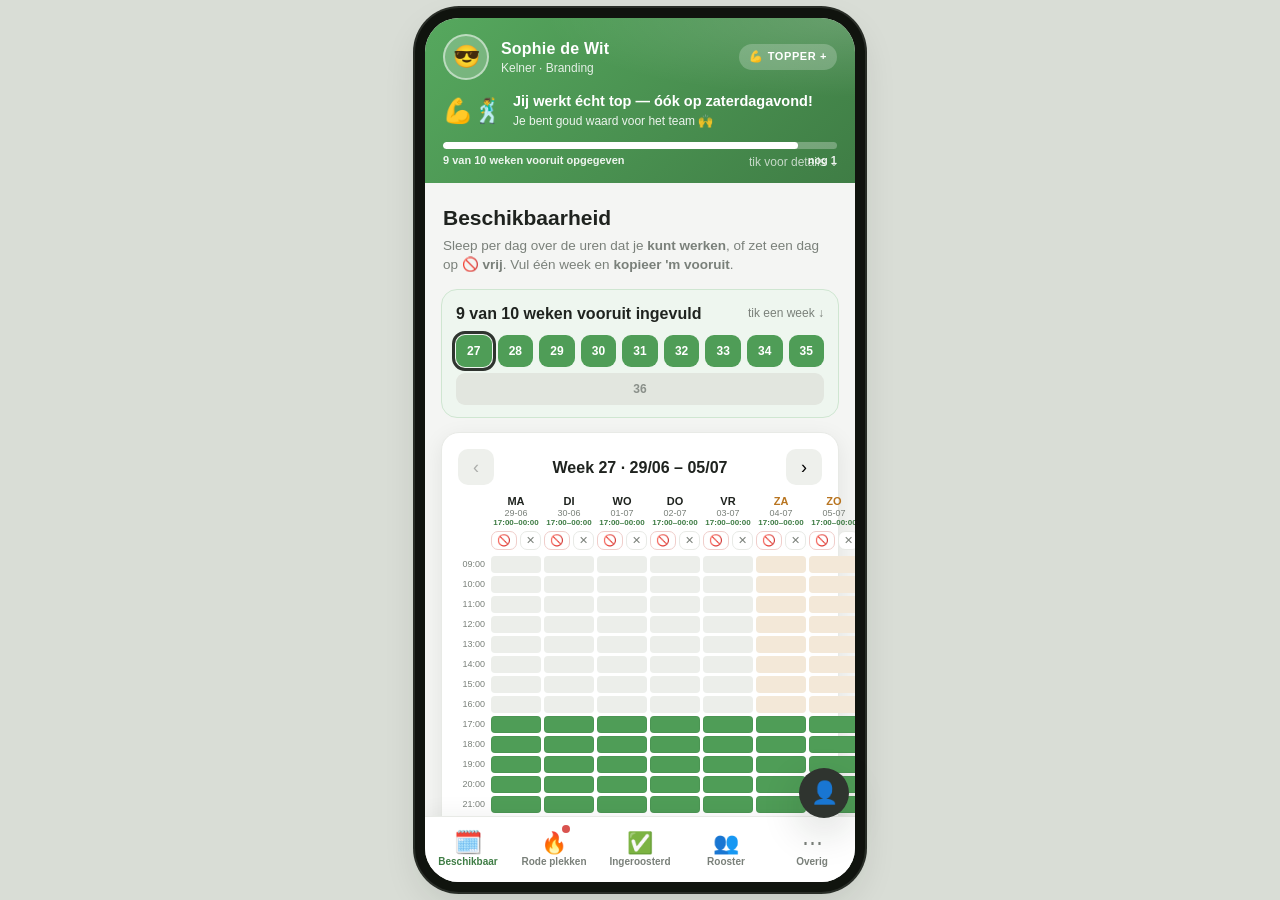
==== index.html @ 0370984a "Beschikbaarheid: snelknoppen-balk verwijderd (niet nodig) Co-Authored-By: Claude Opus 4.8 (1M contex" ====
<!DOCTYPE html>
<html lang="nl">
  <head>
    <meta charset="UTF-8" />
    <meta name="viewport" content="width=device-width, initial-scale=1.0, viewport-fit=cover" />
    <meta http-equiv="Cache-Control" content="no-cache, no-store, must-revalidate" />
    <title>Branding Staff — prototype</title>
    <link rel="stylesheet" href="./styles.css?v=4" />
  </head>
  <body>
    <!-- Telefoon-frame zodat het op desktop ook als app aanvoelt -->
    <div class="phone">
      <!-- Persistente status-balk (blijft staan op elk scherm) -->
      <header id="status-bar" class="statusbar" aria-live="polite"></header>

      <!-- Inhoud van het gekozen scherm -->
      <main id="view" class="view"></main>

      <!-- Onderbalk met de 5 hoofdkeuzes (Uber-stijl) -->
      <nav id="tabbar" class="tabbar"></nav>
    </div>

    <!-- Demo-knop: wissel van medewerker om alle statussen te zien -->
    <button id="persona-fab" class="persona-fab" title="Wissel demo-medewerker">👤</button>

    <!-- Onderschuivend paneel (voor status-details, persona-keuze, etc.) -->
    <div id="sheet-backdrop" class="sheet-backdrop hidden">
      <div id="sheet" class="sheet" role="dialog" aria-modal="true"></div>
    </div>

    <script src="./calendar.js?v=4"></script>
    <script src="./app.js?v=4"></script>
  </body>
</html>
---- styles.css ----
/* =======================================================================
   Branding Staff — prototype stylesheet
   Mobiel-first, app-gevoel (Uber-stijl onderbalk + persistente statusbalk).
   Kleuren sluiten aan op de bestaande onboarding-tool (Branding-groen).
   ======================================================================= */

:root {
  --green: #4f9d57;
  --green-dark: #3f7d45;
  --red: #d9534f;
  --blue: #4a6fa5;
  --amber: #e6a23c;
  --purple: #8e6fce;
  --gold: #d6a534;
  --slate: #6b7280;

  --bg: #f4f5f3;
  --card: #ffffff;
  --ink: #1f231f;
  --muted: #7a807a;
  --line: #e8eae6;
  --shadow: 0 6px 22px rgba(20, 30, 20, 0.08);
  --shadow-lg: 0 14px 40px rgba(20, 30, 20, 0.16);

  --tabbar-h: 66px;
  --status-h: auto;
}

* { box-sizing: border-box; -webkit-tap-highlight-color: transparent; }

html, body {
  margin: 0; height: 100%;
  font-family: -apple-system, BlinkMacSystemFont, "Segoe UI", Roboto, Helvetica, Arial, sans-serif;
  background: #d9ddd6;
  color: var(--ink);
  line-height: 1.45;
}

/* ---- Telefoon-frame (op desktop), volledig scherm op mobiel ------------ */
.phone {
  position: relative;
  width: 100%;
  max-width: 430px;
  height: 100dvh;
  margin: 0 auto;
  background: var(--bg);
  display: flex;
  flex-direction: column;
  overflow: hidden;
}
@media (min-width: 480px) {
  body { display: flex; align-items: center; justify-content: center; padding: 18px; }
  .phone {
    height: min(880px, 96dvh);
    border-radius: 34px;
    box-shadow: var(--shadow-lg), 0 0 0 10px #11140f, 0 0 0 12px #2b2f29;
  }
  .statusbar { border-radius: 24px 24px 0 0; }
}

/* ======================================================================
   Persistente statusbalk
   ====================================================================== */
.statusbar {
  flex: 0 0 auto;
  color: #fff;
  padding: 16px 18px 14px;
  cursor: pointer;
  position: relative;
  overflow: hidden;
  transition: background .45s ease;
}
.statusbar::after { /* subtiele glans */
  content: ""; position: absolute; inset: 0;
  background: radial-gradient(120% 80% at 100% 0%, rgba(255,255,255,.18), transparent 60%);
  pointer-events: none;
}
.sb-top { display: flex; align-items: center; gap: 12px; }
.sb-avatar {
  width: 46px; height: 46px; border-radius: 50%; flex: 0 0 auto;
  background: rgba(255,255,255,.22);
  display: grid; place-items: center; font-size: 22px;
  border: 2px solid rgba(255,255,255,.5);
  overflow: hidden;
}
.sb-id { flex: 1 1 auto; min-width: 0; }
.sb-name { font-weight: 800; font-size: 16px; letter-spacing: .2px; }
.sb-role { font-size: 12px; opacity: .85; }
.sb-badge {
  font-size: 11px; font-weight: 800; text-transform: uppercase; letter-spacing: .6px;
  background: rgba(255,255,255,.22); padding: 5px 10px; border-radius: 999px;
  display: inline-flex; align-items: center; gap: 5px; white-space: nowrap;
}
.sb-msg { margin-top: 11px; display: flex; align-items: center; gap: 10px; }
.sb-icons { font-size: 24px; line-height: 1; flex: 0 0 auto; }
.sb-text { font-size: 14.5px; font-weight: 700; }
.sb-sub { font-size: 12px; opacity: .9; font-weight: 500; margin-top: 1px; }
.sb-chev { position: absolute; right: 16px; bottom: 12px; opacity: .7; font-size: 12px; }

/* XP-balkje onderin de statusbalk (gamification) */
.sb-xp { margin-top: 12px; }
.sb-xp-track { height: 7px; border-radius: 999px; background: rgba(255,255,255,.28); overflow: hidden; }
.sb-xp-fill { height: 100%; border-radius: 999px; background: #fff; transition: width .6s cubic-bezier(.2,.8,.2,1); }
.sb-xp-meta { display: flex; justify-content: space-between; font-size: 11px; opacity: .9; margin-top: 4px; font-weight: 600; }

/* Status-thema's (achtergrond van de balk) */
.t-green   { background: linear-gradient(135deg, #56a85e, #3f7d45); }
.t-alert   { background: linear-gradient(135deg, #56a85e, #3f7d45); }
.t-blue    { background: linear-gradient(135deg, #5b86c4, #3d5d93); }
.t-sunrise { background: linear-gradient(135deg, #ff9d5c, #ff7e51); }
.t-purple  { background: linear-gradient(135deg, #9a78dd, #6f51b0); }
.t-gold    { background: linear-gradient(135deg, #e3bb52, #c2902a); }
.t-slate   { background: linear-gradient(135deg, #7a828d, #4b5563); }

/* Pulserende waarschuwing voor "bijna blauw" */
.sb-alertchip {
  display: inline-flex; align-items: center; gap: 5px;
  background: #ffd24d; color: #6a4b00; font-weight: 800; font-size: 11px;
  padding: 4px 9px; border-radius: 999px; margin-top: 8px;
  animation: pulse 1.4s ease-in-out infinite;
}
@keyframes pulse { 0%,100% { transform: scale(1); } 50% { transform: scale(1.06); } }

/* Live aftelklok ("over X dagen word je blauw") */
.cdbox {
  margin-top: 11px; background: rgba(0,0,0,.16); border: 1px solid rgba(255,255,255,.25);
  border-radius: 14px; padding: 10px 12px; backdrop-filter: blur(2px);
}
.cd-title { font-size: 12px; font-weight: 700; opacity: .95; margin-bottom: 7px; }
.cd-title b { color: #bfe0ff; }
.cd-segs { display: flex; gap: 7px; }
.cd-segs > span {
  flex: 1; text-align: center; background: rgba(255,255,255,.16); border-radius: 9px; padding: 6px 2px;
  font-size: 10px; text-transform: uppercase; letter-spacing: .4px; opacity: .9;
  display: flex; flex-direction: column; gap: 1px;
}
.cd-segs > span b { font-size: 19px; font-weight: 800; letter-spacing: 0; }
.cd-now { font-size: 13px; font-weight: 800; }

/* ======================================================================
   Inhoud
   ====================================================================== */
.view {
  flex: 1 1 auto;
  overflow-y: auto;
  -webkit-overflow-scrolling: touch;
  padding: 16px 16px calc(var(--tabbar-h) + 18px);
}
.view::-webkit-scrollbar { width: 0; }

.screen-title { font-size: 21px; font-weight: 800; margin: 4px 2px 2px; }
.screen-lead { color: var(--muted); font-size: 13.5px; margin: 0 2px 14px; }

.card {
  background: var(--card); border: 1px solid var(--line);
  border-radius: 18px; padding: 16px; margin-bottom: 14px; box-shadow: var(--shadow);
}
.card.flat { box-shadow: none; }
.card h3 { margin: 0 0 10px; font-size: 15px; }
.muted { color: var(--muted); }
.small { font-size: 12px; }
.center { text-align: center; }
.row { display: flex; align-items: center; gap: 10px; }
.row.between { justify-content: space-between; }
.spacer { flex: 1; }

/* Knoppen */
.btn {
  display: inline-flex; align-items: center; justify-content: center; gap: 8px;
  cursor: pointer; border: none; border-radius: 13px; padding: 13px 18px;
  font-size: 15px; font-weight: 700; text-decoration: none; color: var(--ink);
  background: #eef0ec; transition: transform .06s ease, background .15s ease;
}
.btn:active { transform: scale(.97); }
.btn-primary { background: var(--green); color: #fff; }
.btn-primary:active { background: var(--green-dark); }
.btn-block { width: 100%; }
.btn-amber { background: var(--amber); color: #fff; }
.btn-ghost { background: #fff; border: 2px solid var(--green); color: var(--green-dark); }

/* Gamification: doel/streak-balk */
.goal {
  display: flex; align-items: center; gap: 12px;
  background: linear-gradient(135deg, #fff7e8, #fff1d6);
  border: 1.5px solid #f0d79a; border-radius: 16px; padding: 12px 14px; margin-bottom: 14px;
}
.goal-emoji { font-size: 26px; }
.goal-txt { flex: 1; }
.goal-txt b { display: block; font-size: 14px; }
.goal-txt span { font-size: 12px; color: #8a6d2a; }

.progress { height: 9px; border-radius: 999px; background: #ececec; overflow: hidden; margin-top: 8px; }
.progress > i { display: block; height: 100%; background: var(--green); border-radius: 999px; transition: width .6s ease; }

/* Statistiek-tegels */
.stat-grid { display: grid; grid-template-columns: repeat(3, 1fr); gap: 10px; margin-bottom: 14px; }
.stat {
  background: var(--card); border: 1px solid var(--line); border-radius: 16px;
  padding: 13px 10px; text-align: center; box-shadow: var(--shadow);
}
.stat b { display: block; font-size: 22px; font-weight: 800; color: var(--green-dark); line-height: 1.1; }
.stat span { font-size: 11px; color: var(--muted); }

/* Badges / prestaties */
.badges { display: flex; gap: 10px; overflow-x: auto; padding: 2px 0 6px; }
.badge-chip {
  flex: 0 0 auto; width: 74px; text-align: center;
  background: var(--card); border: 1px solid var(--line); border-radius: 14px; padding: 10px 6px;
}
.badge-chip .e { font-size: 26px; }
.badge-chip .l { font-size: 10px; color: var(--muted); margin-top: 3px; line-height: 1.1; }
.badge-chip.locked { opacity: .4; filter: grayscale(1); }

/* ---- Beschikbaarheid: weekraster ---- */
.weeknav { display: flex; align-items: center; justify-content: space-between; margin-bottom: 10px; }
.weeknav .wk { font-weight: 800; }
.weeknav button { background: #eef0ec; border: none; border-radius: 10px; width: 36px; height: 36px; font-size: 18px; cursor: pointer; }
.daygrid { display: grid; grid-template-columns: repeat(7, 1fr); gap: 7px; }
.daycell {
  border: 1.5px solid var(--line); border-radius: 13px; padding: 9px 4px; text-align: center;
  background: #fafbf9; cursor: pointer; transition: all .12s ease; user-select: none;
}
.daycell .dn { font-weight: 800; font-size: 12px; }
.daycell .dd { font-size: 10px; color: var(--muted); }
.daycell .dt { font-size: 9.5px; color: var(--green-dark); font-weight: 700; min-height: 12px; margin-top: 3px; }
.daycell.on { border-color: var(--green); background: #e9f5ea; }
.daycell.wknd { background: #fbf4e8; }
.daycell.wknd.on { background: #e9f5ea; }
.daycell:active { transform: scale(.94); }

/* ---- Rode plekken (open shifts) ---- */
.shift {
  display: flex; align-items: center; gap: 13px; padding: 14px;
  border: 1px solid var(--line); border-radius: 16px; background: var(--card);
  margin-bottom: 11px; box-shadow: var(--shadow);
}
.shift .when { text-align: center; flex: 0 0 50px; }
.shift .when b { display: block; font-size: 18px; line-height: 1; }
.shift .when span { font-size: 10px; color: var(--muted); text-transform: uppercase; }
.shift .info { flex: 1; min-width: 0; }
.shift .info b { font-size: 14.5px; }
.shift .info .meta { font-size: 12px; color: var(--muted); }
.shift .bonus {
  font-size: 11px; font-weight: 800; color: #8a6d2a; background: #fff1d6;
  border-radius: 999px; padding: 3px 8px; display: inline-block; margin-top: 4px;
}
.shift .grab { flex: 0 0 auto; }
.hot-ribbon {
  display: inline-flex; align-items: center; gap: 6px; font-size: 12px; font-weight: 800;
  color: #b3261e; background: #fdecea; padding: 6px 11px; border-radius: 999px; margin-bottom: 12px;
}

/* ---- Ingeroosterd / shift-kaart ---- */
.next-shift {
  background: linear-gradient(135deg, #2f342f, #444b42); color: #fff;
  border-radius: 18px; padding: 18px; margin-bottom: 14px; box-shadow: var(--shadow);
}
.next-shift .lbl { font-size: 12px; opacity: .8; text-transform: uppercase; letter-spacing: .6px; }
.next-shift .big { font-size: 26px; font-weight: 800; margin: 4px 0; }
.next-shift .cd { font-size: 13px; opacity: .9; }
.timeline { position: relative; padding-left: 22px; }
.timeline::before { content: ""; position: absolute; left: 6px; top: 6px; bottom: 6px; width: 2px; background: var(--line); }
.tl-item { position: relative; padding: 8px 0 8px 4px; }
.tl-item::before { content: ""; position: absolute; left: -19px; top: 13px; width: 11px; height: 11px; border-radius: 50%; background: var(--green); border: 2px solid #fff; box-shadow: 0 0 0 1px var(--line); }
.tl-item.dim::before { background: #cdd2cb; }
.tl-item .d { font-weight: 700; font-size: 14px; }
.tl-item .t { font-size: 12.5px; color: var(--muted); }

/* ---- Rooster (teamlijst zoals huidige app) ---- */
.roster-row { display: flex; align-items: center; gap: 11px; padding: 11px 4px; border-bottom: 1px solid var(--line); }
.roster-row .time { flex: 0 0 50px; text-align: center; }
.roster-row .time b { display: block; font-size: 13px; }
.roster-row .time span { font-size: 10px; color: var(--muted); }
.roster-row .ava { width: 38px; height: 38px; border-radius: 50%; background: #dfe3dc; display: grid; place-items: center; font-size: 16px; flex: 0 0 auto; }
.roster-row .nm { flex: 1; min-width: 0; }
.roster-row .nm b { font-size: 14px; }
.roster-row .nm b.green { color: var(--green-dark); }
.roster-row .nm b.blue { color: var(--blue); }
.roster-row .nm .fn { font-size: 12px; color: var(--muted); }
.roster-row .ic { font-size: 15px; }
.daystrip { display: flex; gap: 6px; margin-bottom: 12px; }
.daystrip .d {
  flex: 1; text-align: center; padding: 8px 2px; border-radius: 12px; background: #eef0ec;
  font-size: 12px; cursor: pointer;
}
.daystrip .d b { display: block; font-size: 15px; }
.daystrip .d.on { background: var(--green); color: #fff; }

/* ---- Overig: menu-lijst ---- */
.menu-list { background: var(--card); border: 1px solid var(--line); border-radius: 16px; overflow: hidden; box-shadow: var(--shadow); }
.menu-item { display: flex; align-items: center; gap: 13px; padding: 15px 16px; border-bottom: 1px solid var(--line); cursor: pointer; }
.menu-item:last-child { border-bottom: none; }
.menu-item:active { background: #f3f5f1; }
.menu-item .mi-ic { font-size: 19px; width: 24px; text-align: center; }
.menu-item .mi-l { flex: 1; font-weight: 600; font-size: 15px; }
.menu-item .mi-badge { background: var(--red); color: #fff; font-size: 11px; font-weight: 800; border-radius: 999px; padding: 1px 8px; }
.menu-item .mi-chev { color: #c2c7c0; font-size: 18px; }

/* ======================================================================
   Onderbalk (tabbar)
   ====================================================================== */
.tabbar {
  flex: 0 0 auto; height: var(--tabbar-h);
  display: grid; grid-template-columns: repeat(5, 1fr);
  background: #ffffff; border-top: 1px solid var(--line);
  padding-bottom: env(safe-area-inset-bottom);
  box-shadow: 0 -4px 20px rgba(20,30,20,.05);
}
.tab {
  display: flex; flex-direction: column; align-items: center; justify-content: center; gap: 3px;
  border: none; background: none; cursor: pointer; color: var(--muted); position: relative;
}
.tab .ti { font-size: 21px; line-height: 1; transition: transform .15s ease; }
.tab .tl { font-size: 10px; font-weight: 700; }
.tab.on { color: var(--green-dark); }
.tab.on .ti { transform: translateY(-1px) scale(1.08); }
.tab .dot { position: absolute; top: 8px; right: 50%; margin-right: -16px; width: 8px; height: 8px; border-radius: 50%; background: var(--red); }

/* ======================================================================
   Onderschuivend paneel (sheet)
   ====================================================================== */
.sheet-backdrop {
  position: fixed; inset: 0; background: rgba(20,25,20,.45);
  display: flex; align-items: flex-end; justify-content: center; z-index: 50;
}
@media (min-width: 480px) { .sheet-backdrop { align-items: center; } }
.sheet {
  width: 100%; max-width: 430px; background: var(--card);
  border-radius: 22px 22px 0 0; padding: 18px 18px calc(18px + env(safe-area-inset-bottom));
  max-height: 85dvh; overflow-y: auto; box-shadow: var(--shadow-lg);
  animation: slideup .28s cubic-bezier(.2,.8,.2,1);
}
@media (min-width: 480px) { .sheet { border-radius: 22px; } }
@keyframes slideup { from { transform: translateY(40px); opacity: .6; } to { transform: translateY(0); opacity: 1; } }
.sheet-handle { width: 42px; height: 5px; border-radius: 999px; background: #d8dcd6; margin: 0 auto 14px; }
.sheet h2 { margin: 0 0 4px; font-size: 19px; }
.sheet .sub { color: var(--muted); font-size: 13px; margin: 0 0 14px; }

.persona-row { display: flex; align-items: center; gap: 12px; padding: 12px; border: 1px solid var(--line); border-radius: 14px; margin-bottom: 9px; cursor: pointer; }
.persona-row:active { background: #f3f5f1; }
.persona-dot { width: 40px; height: 40px; border-radius: 50%; display: grid; place-items: center; font-size: 18px; color: #fff; flex: 0 0 auto; }
.persona-row .pn { flex: 1; }
.persona-row .pn b { font-size: 14.5px; }
.persona-row .pn span { font-size: 12px; color: var(--muted); }
.persona-row.active { border-color: var(--green); background: #eef6ef; }

/* Demo-knop rechtsonder */
.persona-fab {
  position: fixed; right: 14px; bottom: calc(var(--tabbar-h) + 16px); z-index: 40;
  width: 50px; height: 50px; border-radius: 50%; border: none; cursor: pointer;
  background: #2f342f; color: #fff; font-size: 22px; box-shadow: var(--shadow-lg);
}
@media (min-width: 480px) {
  .persona-fab { right: calc(50% - 215px + 6px); }
}

.hidden { display: none !important; }

/* Toast / feedback */
.toast {
  position: fixed; left: 50%; bottom: calc(var(--tabbar-h) + 24px); transform: translateX(-50%);
  background: #2f342f; color: #fff; padding: 11px 18px; border-radius: 999px; font-size: 14px;
  font-weight: 700; box-shadow: var(--shadow-lg); z-index: 60; animation: toastin .25s ease;
}
@keyframes toastin { from { transform: translate(-50%, 12px); opacity: 0; } to { transform: translate(-50%, 0); opacity: 1; } }

.demo-tag { text-align: center; color: #aab0a8; font-size: 11px; margin: 10px 0 0; }

/* "Waarom deze status" in de detail-sheet */
.hint-why { background: #eef4fb; border-left: 4px solid var(--blue); color: #33506f; padding: 10px 13px; border-radius: 8px; margin: 0 0 12px; font-size: 13px; }

/* ====== Beschikbaarheid: weken-overzicht + snelknoppen ====== */
.weken-goal { background: #eef6ef; border: 1.5px solid #cfe6d1; border-radius: 16px; padding: 12px 14px; margin-bottom: 14px; }
.wkpills { display: flex; gap: 6px; margin-top: 10px; flex-wrap: wrap; }
.wkpill {
  flex: 1 1 0; min-width: 34px; border: none; cursor: pointer; border-radius: 9px;
  padding: 9px 0; font-size: 12px; font-weight: 800; background: #e2e6df; color: #8a908a;
}
.wkpill.has { background: var(--green); color: #fff; }
.wkpill.cur { outline: 3px solid #2f342f; outline-offset: 1px; }

.quick { display: flex; flex-wrap: wrap; gap: 7px; margin: 4px 0 12px; }
.qbtn { border: 1.5px solid var(--line); background: #fff; border-radius: 999px; padding: 8px 12px; font-size: 12.5px; font-weight: 700; cursor: pointer; }
.qbtn.a { border-color: #bfe0c2; color: var(--green-dark); }
.qbtn.v { border-color: #f1c9c7; color: #b3261e; }
.qbtn.x { color: var(--muted); }
.qbtn:active { transform: scale(.95); }

.legenda { display: flex; justify-content: center; gap: 18px; margin-top: 12px; font-size: 12px; color: var(--muted); }
.legenda i.lg { display: inline-block; width: 12px; height: 12px; border-radius: 3px; vertical-align: -1px; margin-right: 4px; }
.legenda i.lg.a { background: var(--green); }
.legenda i.lg.v { background: #e8a59f; }

.btn-copy { background: var(--green); color: #fff; }

/* Kopieer-lijst in de sheet */
.copy-list { display: flex; flex-direction: column; gap: 8px; margin: 6px 0 4px; }
.copy-row { display: flex; align-items: center; gap: 11px; padding: 11px 13px; border: 1px solid var(--line); border-radius: 11px; background: #fafbf9; cursor: pointer; }
.copy-row input { width: 20px; height: 20px; accent-color: var(--green); }

/* ====== Sleep-kalender (time grid) — overgenomen uit onboarding-tool ====== */
#tg-grid.tg {
  display: grid; grid-template-columns: 30px repeat(7, 1fr); gap: 3px;
  user-select: none; -webkit-user-select: none; touch-action: none; margin: 2px 0 4px;
}
.tg-day { position: relative; text-align: center; font-size: 11px; line-height: 1.15; padding-bottom: 3px; }
.tg-day .dn { font-weight: 800; display: block; }
.tg-day .dd { color: var(--muted); font-size: 9px; display: block; }
.tg-day .rng { display: block; font-size: 8px; color: var(--green-dark); font-weight: 800; min-height: 11px; }
.tg-day.isoff .rng { color: #b3261e; }
.tg-day.tg-wknd .dn { color: #b8741f; }
.tg-acts { display: flex; justify-content: center; gap: 3px; margin-top: 2px; }
.tg-off, .tg-clear { border: 1px solid var(--line); background: #fff; cursor: pointer; font-size: 11px; line-height: 1; padding: 3px 5px; border-radius: 7px; }
.tg-off { border-color: #f0cecb; }
.tg-off:active, .tg-clear:active { transform: scale(.9); }
.tg-day.isoff .tg-off { background: #e8a59f; border-color: #e8a59f; }
.tg-clear { color: var(--muted); }
.tg-time { font-size: 9px; color: var(--muted); text-align: right; padding-right: 3px; align-self: center; }
.tg-cell { height: 17px; background: #eceeea; border-radius: 4px; cursor: pointer; }
.tg-cell.tg-wknd { background: #f3e8d8; }
.tg-cell.on { background: var(--green); box-shadow: inset 0 0 0 1px rgba(0,0,0,.05); }
.tg-cell.off { background: repeating-linear-gradient(45deg, #f3c9c5, #f3c9c5 4px, #ecbcb7 4px, #ecbcb7 8px); }

/* ====== Familie & Toppers ====== */
.lb-hero {
  display: flex; align-items: center; justify-content: space-between;
  background: linear-gradient(135deg, #2f342f, #46503f); color: #fff;
  border-radius: 18px; padding: 16px 18px; margin-bottom: 14px; box-shadow: var(--shadow);
}
.lb { display: flex; flex-direction: column; }
.lb-row { display: flex; align-items: center; gap: 11px; padding: 9px 6px; border-radius: 11px; }
.lb-row.you { background: #eef6ef; }
.lb-rank { width: 26px; text-align: center; font-weight: 800; font-size: 15px; }
.lb-ic { font-size: 16px; width: 30px; text-align: center; }
.lb-nm { flex: 1; font-weight: 600; font-size: 14px; }
.lb-tag { font-size: 10px; font-weight: 800; color: #fff; background: var(--green); border-radius: 999px; padding: 1px 7px; margin-left: 4px; }
.lb-pt { font-weight: 800; color: var(--green-dark); font-size: 14px; }

.fam-chips { display: flex; flex-wrap: wrap; gap: 8px; }
.fam-chip { display: inline-flex; align-items: center; gap: 6px; background: #f3f5f1; border-radius: 999px; padding: 6px 12px; font-size: 13px; font-weight: 600; }
.fam-chip .e { font-size: 15px; }

.fam-newbee { border: 1px solid #ffd5b0; background: #fff; border-radius: 14px; padding: 12px 14px; margin-bottom: 10px; }
.fam-newbee:last-child { margin-bottom: 0; }

.green-names { display: flex; flex-wrap: wrap; gap: 8px; }
.green-name { font-size: 13px; font-weight: 600; color: var(--green-dark); background: #e9f5ea; border-radius: 999px; padding: 6px 12px; }
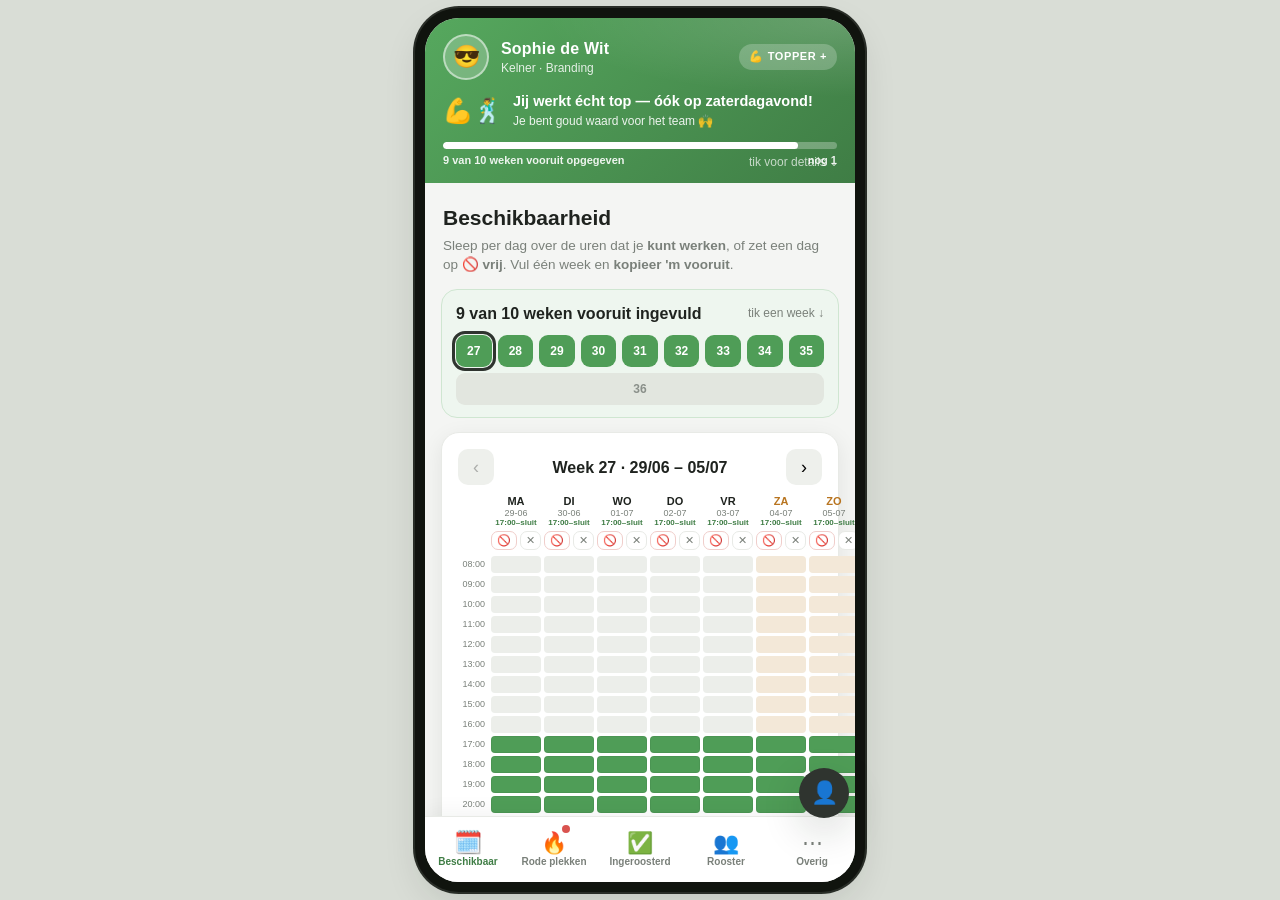
==== commit a5e919ac: "Kalender: start om 08:00; laatste blok na 23:00 heet "sluit" i.p.v. 00:00 Co-Authored-By: Claude Opu" ====
--- a/index.html
+++ b/index.html
@@ -5,7 +5,7 @@
     <meta name="viewport" content="width=device-width, initial-scale=1.0, viewport-fit=cover" />
     <meta http-equiv="Cache-Control" content="no-cache, no-store, must-revalidate" />
     <title>Branding Staff — prototype</title>
-    <link rel="stylesheet" href="./styles.css?v=4" />
+    <link rel="stylesheet" href="./styles.css?v=5" />
   </head>
   <body>
     <!-- Telefoon-frame zodat het op desktop ook als app aanvoelt -->
@@ -28,7 +28,7 @@
       <div id="sheet" class="sheet" role="dialog" aria-modal="true"></div>
     </div>
 
-    <script src="./calendar.js?v=4"></script>
-    <script src="./app.js?v=4"></script>
+    <script src="./calendar.js?v=5"></script>
+    <script src="./app.js?v=5"></script>
   </body>
 </html>
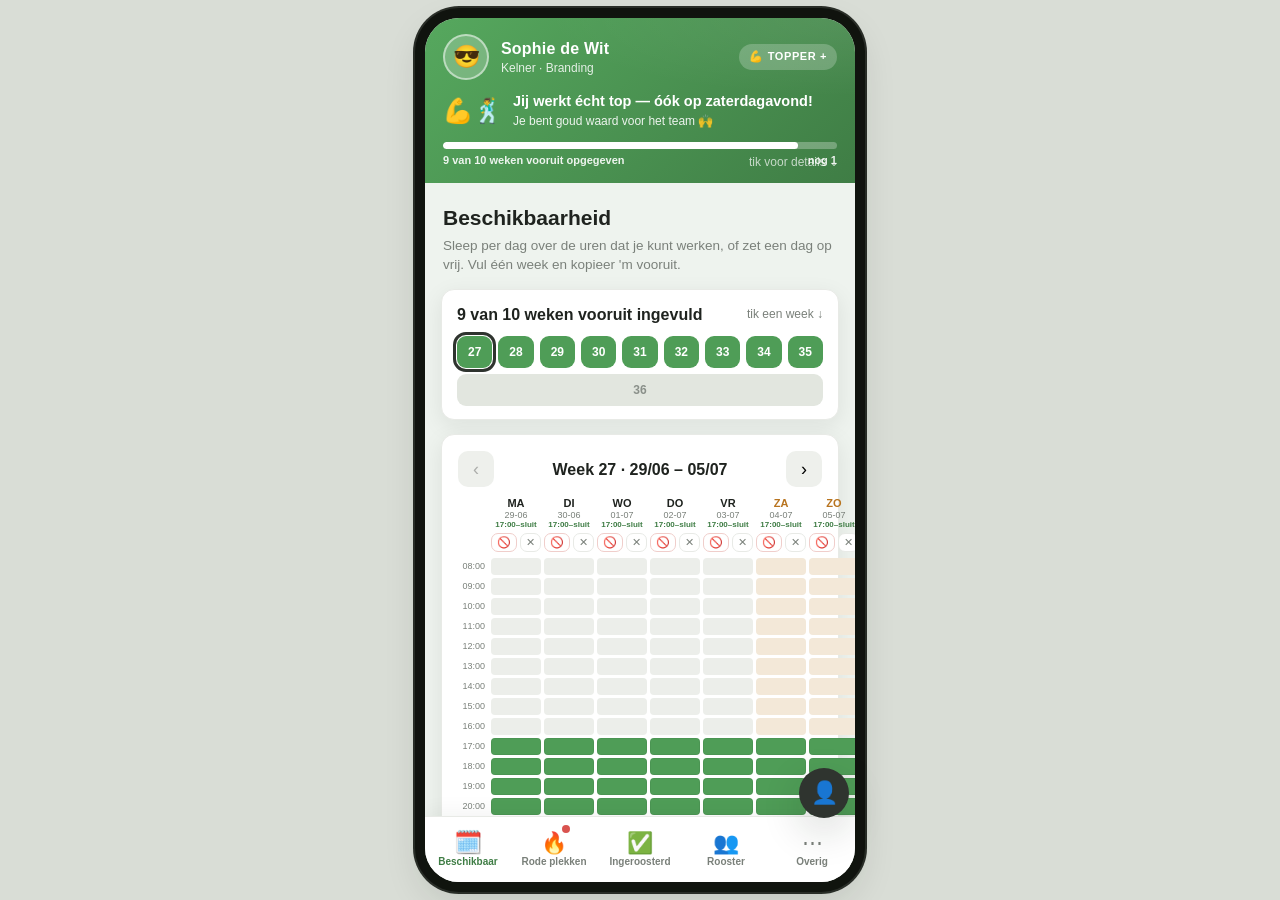
==== commit e2f1dd6c: "Blauwe achtergrond per status, push bij inloggen, begeleiding 4-weken-doel; rustiger vormgeving - Ap" ====
--- a/index.html
+++ b/index.html
@@ -5,7 +5,7 @@
     <meta name="viewport" content="width=device-width, initial-scale=1.0, viewport-fit=cover" />
     <meta http-equiv="Cache-Control" content="no-cache, no-store, must-revalidate" />
     <title>Branding Staff — prototype</title>
-    <link rel="stylesheet" href="./styles.css?v=5" />
+    <link rel="stylesheet" href="./styles.css?v=6" />
   </head>
   <body>
     <!-- Telefoon-frame zodat het op desktop ook als app aanvoelt -->
@@ -28,7 +28,7 @@
       <div id="sheet" class="sheet" role="dialog" aria-modal="true"></div>
     </div>
 
-    <script src="./calendar.js?v=5"></script>
-    <script src="./app.js?v=5"></script>
+    <script src="./calendar.js?v=6"></script>
+    <script src="./app.js?v=6"></script>
   </body>
 </html>
--- a/styles.css
+++ b/styles.css
@@ -70,9 +70,9 @@
   overflow: hidden;
   transition: background .45s ease;
 }
-.statusbar::after { /* subtiele glans */
+.statusbar::after { /* heel subtiele glans */
   content: ""; position: absolute; inset: 0;
-  background: radial-gradient(120% 80% at 100% 0%, rgba(255,255,255,.18), transparent 60%);
+  background: radial-gradient(120% 80% at 100% 0%, rgba(255,255,255,.08), transparent 60%);
   pointer-events: none;
 }
 .sb-top { display: flex; align-items: center; gap: 12px; }
@@ -153,7 +153,7 @@
 
 .card {
   background: var(--card); border: 1px solid var(--line);
-  border-radius: 18px; padding: 16px; margin-bottom: 14px; box-shadow: var(--shadow);
+  border-radius: 13px; padding: 16px; margin-bottom: 14px; box-shadow: var(--shadow);
 }
 .card.flat { box-shadow: none; }
 .card h3 { margin: 0 0 10px; font-size: 15px; }
@@ -167,8 +167,8 @@
 /* Knoppen */
 .btn {
   display: inline-flex; align-items: center; justify-content: center; gap: 8px;
-  cursor: pointer; border: none; border-radius: 13px; padding: 13px 18px;
-  font-size: 15px; font-weight: 700; text-decoration: none; color: var(--ink);
+  cursor: pointer; border: none; border-radius: 10px; padding: 13px 18px;
+  font-size: 15px; font-weight: 600; text-decoration: none; color: var(--ink);
   background: #eef0ec; transition: transform .06s ease, background .15s ease;
 }
 .btn:active { transform: scale(.97); }
@@ -181,8 +181,8 @@
 /* Gamification: doel/streak-balk */
 .goal {
   display: flex; align-items: center; gap: 12px;
-  background: linear-gradient(135deg, #fff7e8, #fff1d6);
-  border: 1.5px solid #f0d79a; border-radius: 16px; padding: 12px 14px; margin-bottom: 14px;
+  background: #fafbf9;
+  border: 1px solid var(--line); border-left: 4px solid var(--green); border-radius: 12px; padding: 12px 14px; margin-bottom: 14px;
 }
 .goal-emoji { font-size: 26px; }
 .goal-txt { flex: 1; }
@@ -370,7 +370,7 @@
 .hint-why { background: #eef4fb; border-left: 4px solid var(--blue); color: #33506f; padding: 10px 13px; border-radius: 8px; margin: 0 0 12px; font-size: 13px; }
 
 /* ====== Beschikbaarheid: weken-overzicht + snelknoppen ====== */
-.weken-goal { background: #eef6ef; border: 1.5px solid #cfe6d1; border-radius: 16px; padding: 12px 14px; margin-bottom: 14px; }
+.weken-goal { background: #fff; border: 1px solid var(--line); border-radius: 13px; padding: 13px 15px; margin-bottom: 14px; box-shadow: var(--shadow); }
 .wkpills { display: flex; gap: 6px; margin-top: 10px; flex-wrap: wrap; }
 .wkpill {
   flex: 1 1 0; min-width: 34px; border: none; cursor: pointer; border-radius: 9px;
@@ -445,3 +445,40 @@
 
 .green-names { display: flex; flex-wrap: wrap; gap: 8px; }
 .green-name { font-size: 13px; font-weight: 600; color: var(--green-dark); background: #e9f5ea; border-radius: 999px; padding: 6px 12px; }
+
+/* ====== Achtergrond kleurt mee met de status ====== */
+.phone.bg-green, .phone.bg-alert { background: #eef3ee; }
+.phone.bg-blue   { background: #e3ebf6; }   /* duidelijk blauw voor wie blauw is */
+.phone.bg-sunrise{ background: #fbf1e9; }
+.phone.bg-purple { background: #eee9f7; }
+.phone.bg-gold   { background: #f6f1e3; }
+.phone.bg-slate  { background: #eceef1; }
+
+/* ====== Begeleiding (doel 4 weken) ====== */
+.coach { background: #fff; border: 1px solid var(--line); border-left: 4px solid var(--blue); border-radius: 12px; padding: 15px 16px; margin-bottom: 14px; box-shadow: var(--shadow); }
+.coach.blue { background: #f2f6fc; }
+.coach.ok { border-left-color: var(--green); }
+.coach-head { font-weight: 700; font-size: 14px; margin-bottom: 13px; line-height: 1.35; }
+.coach-metric { margin-bottom: 11px; }
+.coach-lbl { display: flex; justify-content: space-between; align-items: baseline; font-size: 13px; margin-bottom: 6px; }
+.coach-lbl b { font-weight: 800; font-size: 14px; }
+.coach .bar { height: 8px; border-radius: 999px; background: #e9ece9; overflow: hidden; }
+.coach .bar > i { display: block; height: 100%; background: var(--blue); border-radius: 999px; transition: width .5s ease; }
+.coach.ok .bar > i { background: var(--green); }
+.coach-note { font-size: 11.5px; color: var(--muted); margin: 8px 0 0; }
+
+/* ====== Push-melding (bij inloggen) ====== */
+.push { position: fixed; top: 0; left: 0; right: 0; display: flex; justify-content: center; z-index: 70; pointer-events: none; padding: 8px; padding-top: calc(8px + env(safe-area-inset-top)); }
+.push-card {
+  pointer-events: auto; width: 100%; max-width: 412px; background: #fff; border-radius: 16px;
+  box-shadow: var(--shadow-lg); display: flex; align-items: flex-start; gap: 12px; padding: 12px 14px; cursor: pointer;
+  transform: translateY(-140%); transition: transform .3s cubic-bezier(.2, .8, .2, 1);
+}
+.push.in .push-card { transform: translateY(0); }
+.push-ic { width: 38px; height: 38px; border-radius: 10px; background: #2f342f; color: #fff; font-weight: 800; display: grid; place-items: center; font-size: 17px; flex: 0 0 auto; }
+.push-body { flex: 1; min-width: 0; }
+.push-app { font-size: 11px; color: var(--muted); font-weight: 700; text-transform: uppercase; letter-spacing: .4px; display: flex; justify-content: space-between; }
+.push-app span { font-weight: 500; text-transform: none; letter-spacing: 0; }
+.push-title { font-weight: 700; font-size: 14px; margin-top: 2px; }
+.push-msg { font-size: 12.5px; color: #556; margin-top: 1px; }
+.push-x { border: none; background: none; color: var(--muted); font-size: 14px; cursor: pointer; padding: 2px 0 0 4px; }
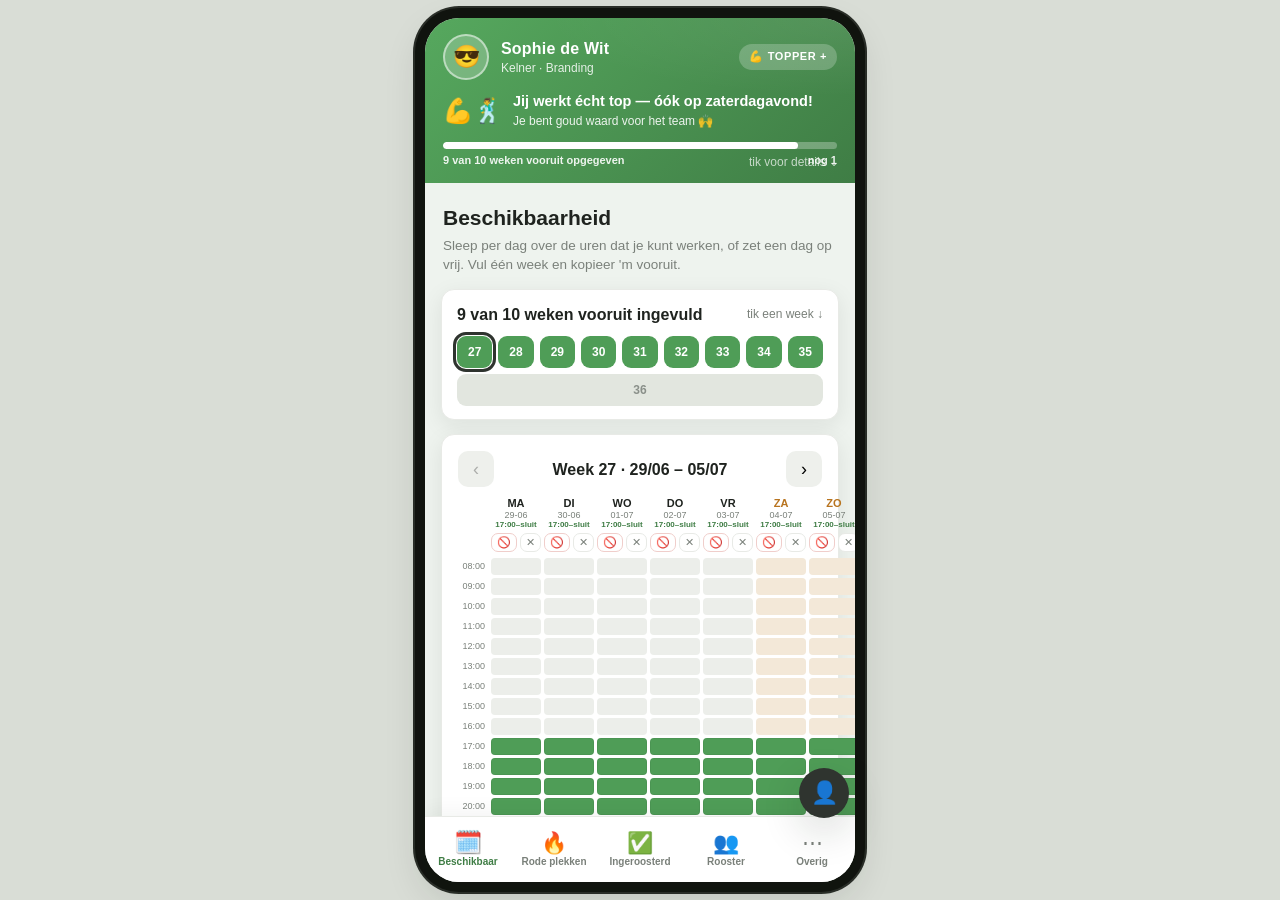
==== commit 1b83c90f: "Rode plekken: nooit zaken mixen (alleen eigen zaak) + niet promoten bij toppers - Open diensten gefi" ====
--- a/index.html
+++ b/index.html
@@ -5,7 +5,7 @@
     <meta name="viewport" content="width=device-width, initial-scale=1.0, viewport-fit=cover" />
     <meta http-equiv="Cache-Control" content="no-cache, no-store, must-revalidate" />
     <title>Branding Staff — prototype</title>
-    <link rel="stylesheet" href="./styles.css?v=6" />
+    <link rel="stylesheet" href="./styles.css?v=7" />
   </head>
   <body>
     <!-- Telefoon-frame zodat het op desktop ook als app aanvoelt -->
@@ -28,7 +28,7 @@
       <div id="sheet" class="sheet" role="dialog" aria-modal="true"></div>
     </div>
 
-    <script src="./calendar.js?v=6"></script>
-    <script src="./app.js?v=6"></script>
+    <script src="./calendar.js?v=7"></script>
+    <script src="./app.js?v=7"></script>
   </body>
 </html>
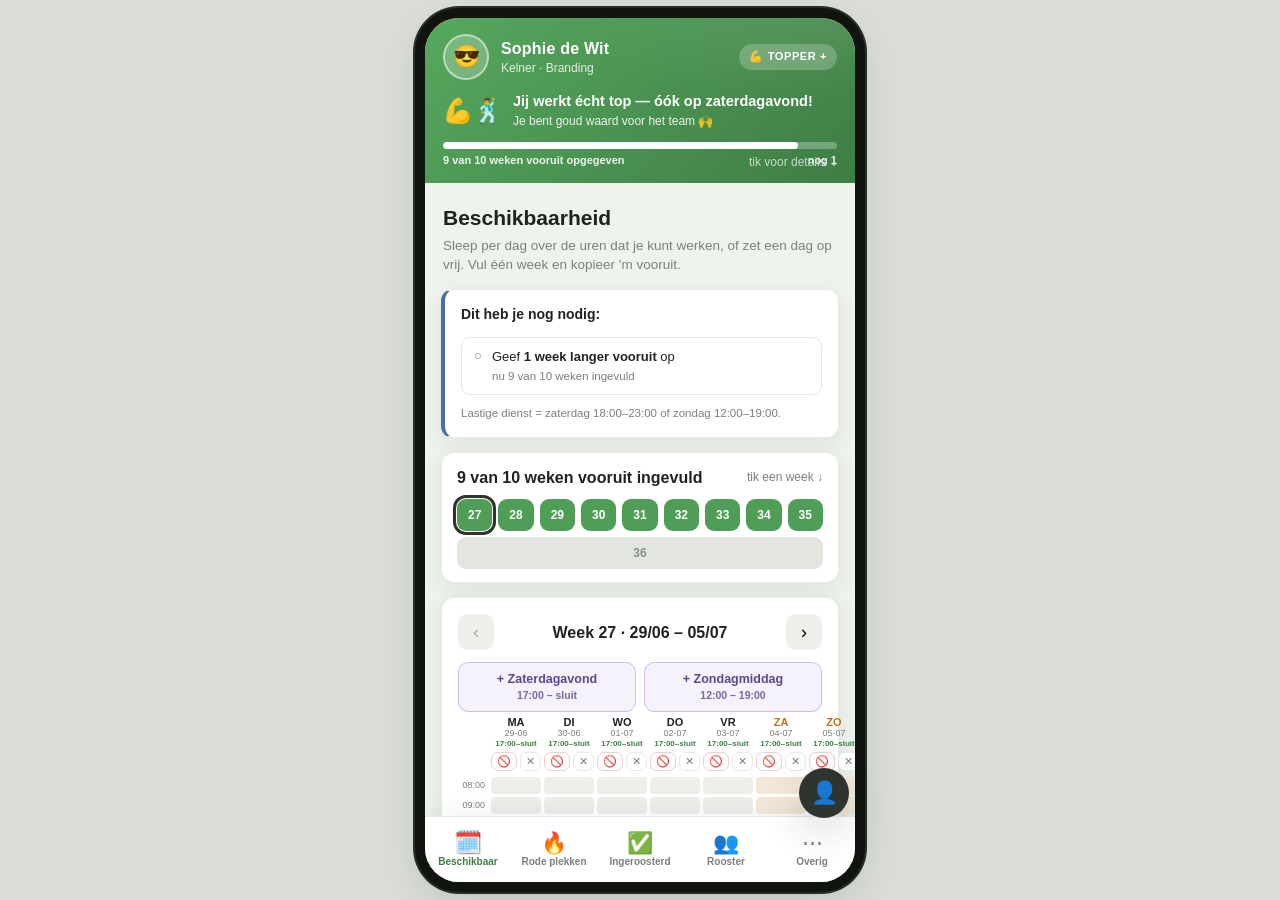
==== commit 58787cab: "Beschikbaarheid: coach legt nadruk op tekorten (lastige diensten + weken vooruit); snelknoppen za-av" ====
--- a/index.html
+++ b/index.html
@@ -5,7 +5,7 @@
     <meta name="viewport" content="width=device-width, initial-scale=1.0, viewport-fit=cover" />
     <meta http-equiv="Cache-Control" content="no-cache, no-store, must-revalidate" />
     <title>Branding Staff — prototype</title>
-    <link rel="stylesheet" href="./styles.css?v=7" />
+    <link rel="stylesheet" href="./styles.css?v=9" />
   </head>
   <body>
     <!-- Telefoon-frame zodat het op desktop ook als app aanvoelt -->
@@ -28,7 +28,7 @@
       <div id="sheet" class="sheet" role="dialog" aria-modal="true"></div>
     </div>
 
-    <script src="./calendar.js?v=7"></script>
-    <script src="./app.js?v=7"></script>
+    <script src="./calendar.js?v=9"></script>
+    <script src="./app.js?v=9"></script>
   </body>
 </html>
--- a/styles.css
+++ b/styles.css
@@ -377,6 +377,7 @@
   padding: 9px 0; font-size: 12px; font-weight: 800; background: #e2e6df; color: #8a908a;
 }
 .wkpill.has { background: var(--green); color: #fff; }
+.wkpill.vrij { background: var(--red); color: #fff; }  /* volle vakantieweek */
 .wkpill.cur { outline: 3px solid #2f342f; outline-offset: 1px; }
 
 .quick { display: flex; flex-wrap: wrap; gap: 7px; margin: 4px 0 12px; }
@@ -465,7 +466,26 @@
 .coach .bar { height: 8px; border-radius: 999px; background: #e9ece9; overflow: hidden; }
 .coach .bar > i { display: block; height: 100%; background: var(--blue); border-radius: 999px; transition: width .5s ease; }
 .coach.ok .bar > i { background: var(--green); }
-.coach-note { font-size: 11.5px; color: var(--muted); margin: 8px 0 0; }
+.coach-note { font-size: 11.5px; color: var(--muted); margin: 10px 0 0; }
+
+/* Wat-mis-je-nog lijst (nadruk op tekorten) */
+.coach-todo { list-style: none; margin: 4px 0 2px; padding: 0; display: flex; flex-direction: column; gap: 8px; }
+.coach-todo li { font-size: 13px; padding: 10px 12px 10px 30px; background: #fff; border: 1px solid var(--line); border-radius: 9px; position: relative; }
+.coach-todo li::before { content: "○"; position: absolute; left: 12px; top: 9px; color: var(--muted); font-size: 13px; }
+.coach-todo li b { font-weight: 800; }
+.coach-todo li span { display: block; font-size: 11.5px; color: var(--muted); margin-top: 1px; }
+.coach-todo li.urgent { background: #fdecea; border-color: #f3c9c5; }
+.coach-todo li.urgent::before { content: "!"; color: var(--red); font-weight: 800; }
+.coach-todo li.urgent span { color: #a8554f; }
+
+/* Snelknoppen lastige diensten */
+.lastig-quick { display: flex; gap: 8px; margin: 12px 0 4px; }
+.lqbtn {
+  flex: 1; cursor: pointer; border: 1.5px solid #cdbce8; background: #f6f2fc; color: #5b4791;
+  border-radius: 10px; padding: 9px 8px; font-size: 12.5px; font-weight: 700; line-height: 1.2; text-align: center;
+}
+.lqbtn span { display: block; font-size: 10.5px; font-weight: 600; opacity: .8; margin-top: 2px; }
+.lqbtn:active { transform: scale(.96); }
 
 /* ====== Push-melding (bij inloggen) ====== */
 .push { position: fixed; top: 0; left: 0; right: 0; display: flex; justify-content: center; z-index: 70; pointer-events: none; padding: 8px; padding-top: calc(8px + env(safe-area-inset-top)); }
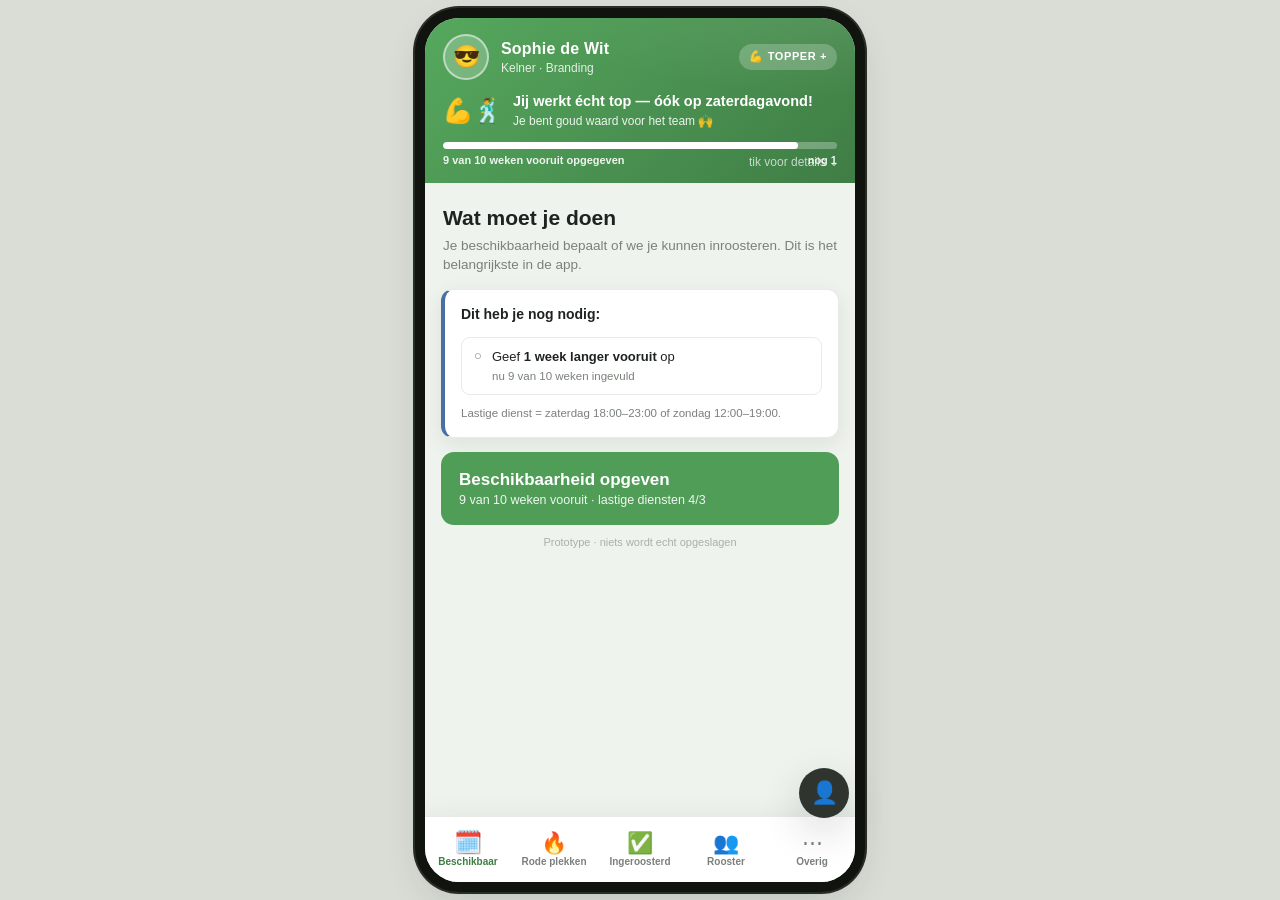
==== commit a55654e4: "UX: actie-scherm + beeldvullende beschikbaarheid en rode plekken - Beschikbaarheid-tab is nu een act" ====
--- a/index.html
+++ b/index.html
@@ -5,7 +5,7 @@
     <meta name="viewport" content="width=device-width, initial-scale=1.0, viewport-fit=cover" />
     <meta http-equiv="Cache-Control" content="no-cache, no-store, must-revalidate" />
     <title>Branding Staff — prototype</title>
-    <link rel="stylesheet" href="./styles.css?v=9" />
+    <link rel="stylesheet" href="./styles.css?v=10" />
   </head>
   <body>
     <!-- Telefoon-frame zodat het op desktop ook als app aanvoelt -->
@@ -18,6 +18,9 @@
 
       <!-- Onderbalk met de 5 hoofdkeuzes (Uber-stijl) -->
       <nav id="tabbar" class="tabbar"></nav>
+
+      <!-- Beeldvullend scherm (beschikbaarheid / rode plekken) -->
+      <div id="editor" class="editor hidden"></div>
     </div>
 
     <!-- Demo-knop: wissel van medewerker om alle statussen te zien -->
@@ -28,7 +31,7 @@
       <div id="sheet" class="sheet" role="dialog" aria-modal="true"></div>
     </div>
 
-    <script src="./calendar.js?v=9"></script>
-    <script src="./app.js?v=9"></script>
+    <script src="./calendar.js?v=10"></script>
+    <script src="./app.js?v=10"></script>
   </body>
 </html>
--- a/styles.css
+++ b/styles.css
@@ -487,6 +487,34 @@
 .lqbtn span { display: block; font-size: 10.5px; font-weight: 600; opacity: .8; margin-top: 2px; }
 .lqbtn:active { transform: scale(.96); }
 
+/* ====== Grote call-to-action op het actie-scherm ====== */
+.cta-besch {
+  width: 100%; display: flex; flex-direction: column; align-items: flex-start; gap: 3px;
+  background: var(--green); color: #fff; padding: 18px; border-radius: 13px; margin-top: 2px;
+}
+.cta-besch:active { background: var(--green-dark); }
+.cta-main { font-size: 17px; font-weight: 800; }
+.cta-sub { font-size: 12.5px; font-weight: 500; opacity: .92; }
+
+/* ====== Beeldvullend scherm (beschikbaarheid / rode plekken) ====== */
+.editor {
+  position: absolute; inset: 0; z-index: 30; background: var(--bg);
+  display: flex; flex-direction: column;
+}
+.ed-top {
+  flex: 0 0 auto; display: flex; align-items: center; justify-content: space-between;
+  padding: calc(14px + env(safe-area-inset-top)) 16px 14px; background: #fff; border-bottom: 1px solid var(--line);
+}
+.ed-back { border: none; background: none; font-size: 15px; font-weight: 700; color: var(--green-dark); cursor: pointer; padding: 4px 6px 4px 0; }
+.ed-counter { font-size: 13px; font-weight: 800; background: #eef0ec; color: var(--ink); padding: 6px 12px; border-radius: 999px; }
+.ed-counter.ok { background: #e7f3e8; color: var(--green-dark); }
+.ed-body { flex: 1 1 auto; overflow-y: auto; padding: 16px; }
+.ed-body::-webkit-scrollbar { width: 0; }
+.ed-foot { flex: 0 0 auto; padding: 12px 16px calc(12px + env(safe-area-inset-bottom)); background: #fff; border-top: 1px solid var(--line); }
+
+/* Demo-knop verbergen tijdens beeldvullend scherm */
+.phone:has(#editor:not(.hidden)) ~ .persona-fab { display: none; }
+
 /* ====== Push-melding (bij inloggen) ====== */
 .push { position: fixed; top: 0; left: 0; right: 0; display: flex; justify-content: center; z-index: 70; pointer-events: none; padding: 8px; padding-top: calc(8px + env(safe-area-inset-top)); }
 .push-card {
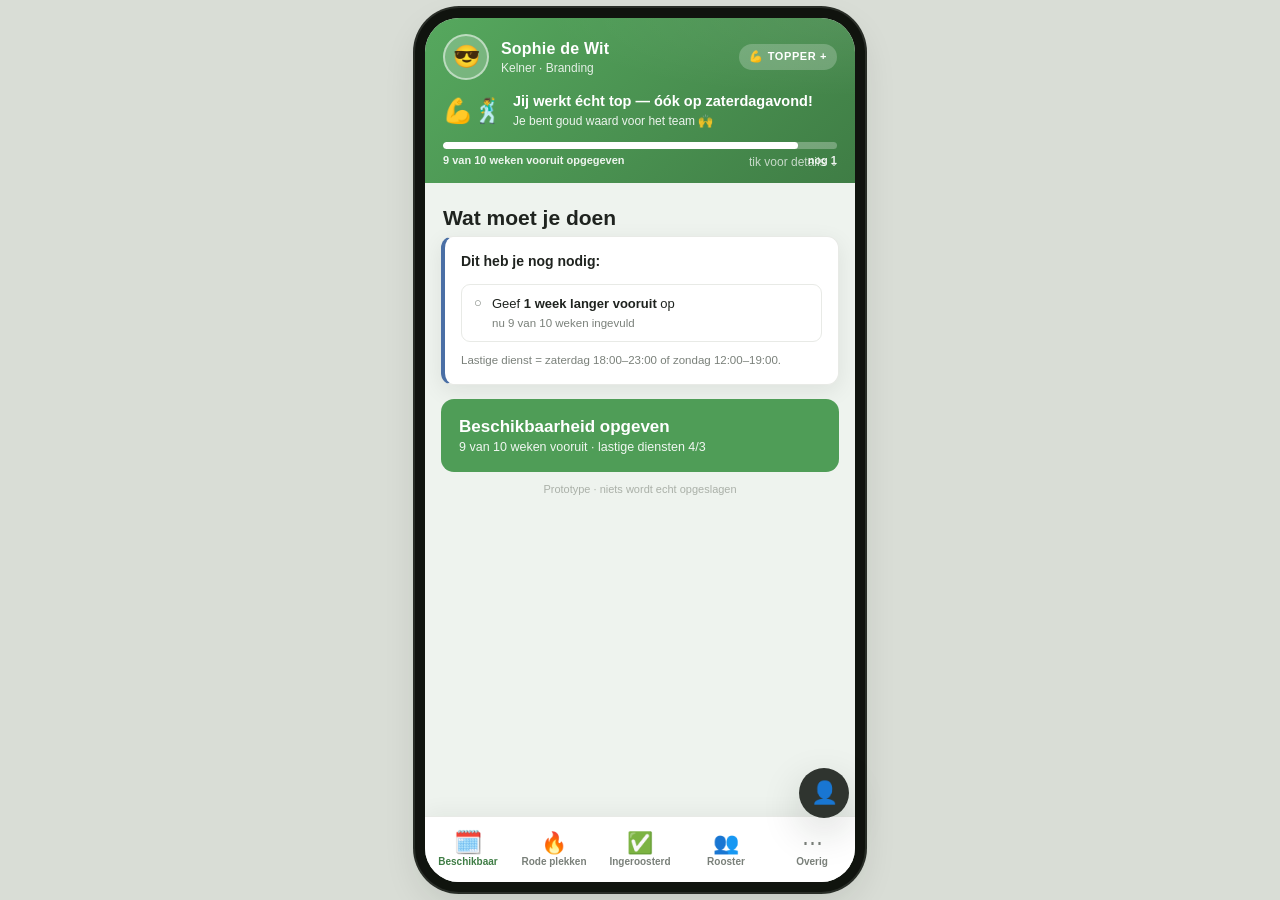
==== commit 096e8e57: "Uitlegteksten verwijderd + automatische cache-busting (altijd nieuwste versie) - screen-lead beschri" ====
--- a/index.html
+++ b/index.html
@@ -4,8 +4,13 @@
     <meta charset="UTF-8" />
     <meta name="viewport" content="width=device-width, initial-scale=1.0, viewport-fit=cover" />
     <meta http-equiv="Cache-Control" content="no-cache, no-store, must-revalidate" />
+    <meta http-equiv="Pragma" content="no-cache" />
+    <meta http-equiv="Expires" content="0" />
     <title>Branding Staff — prototype</title>
-    <link rel="stylesheet" href="./styles.css?v=10" />
+    <!-- Altijd de nieuwste versie laden (geen oude cache) -->
+    <script>
+      document.write('<link rel="stylesheet" href="./styles.css?t=' + Date.now() + '">');
+    </script>
   </head>
   <body>
     <!-- Telefoon-frame zodat het op desktop ook als app aanvoelt -->
@@ -31,7 +36,11 @@
       <div id="sheet" class="sheet" role="dialog" aria-modal="true"></div>
     </div>
 
-    <script src="./calendar.js?v=10"></script>
-    <script src="./app.js?v=10"></script>
+    <!-- Scripts met tijdstempel zodat de browser nooit een oude versie pakt -->
+    <script>
+      var _t = Date.now();
+      document.write('<scr' + 'ipt src="./calendar.js?t=' + _t + '"><\/scr' + 'ipt>');
+      document.write('<scr' + 'ipt src="./app.js?t=' + _t + '"><\/scr' + 'ipt>');
+    </script>
   </body>
 </html>
--- a/styles.css
+++ b/styles.css
@@ -305,6 +305,7 @@
   background: #ffffff; border-top: 1px solid var(--line);
   padding-bottom: env(safe-area-inset-bottom);
   box-shadow: 0 -4px 20px rgba(20,30,20,.05);
+  position: relative; z-index: 40; /* blijft boven het beeldvullende scherm */
 }
 .tab {
   display: flex; flex-direction: column; align-items: center; justify-content: center; gap: 3px;
@@ -498,7 +499,9 @@
 
 /* ====== Beeldvullend scherm (beschikbaarheid / rode plekken) ====== */
 .editor {
-  position: absolute; inset: 0; z-index: 30; background: var(--bg);
+  position: absolute; top: 0; left: 0; right: 0;
+  bottom: calc(var(--tabbar-h) + env(safe-area-inset-bottom)); /* onderbalk blijft zichtbaar */
+  z-index: 30; background: var(--bg);
   display: flex; flex-direction: column;
 }
 .ed-top {
